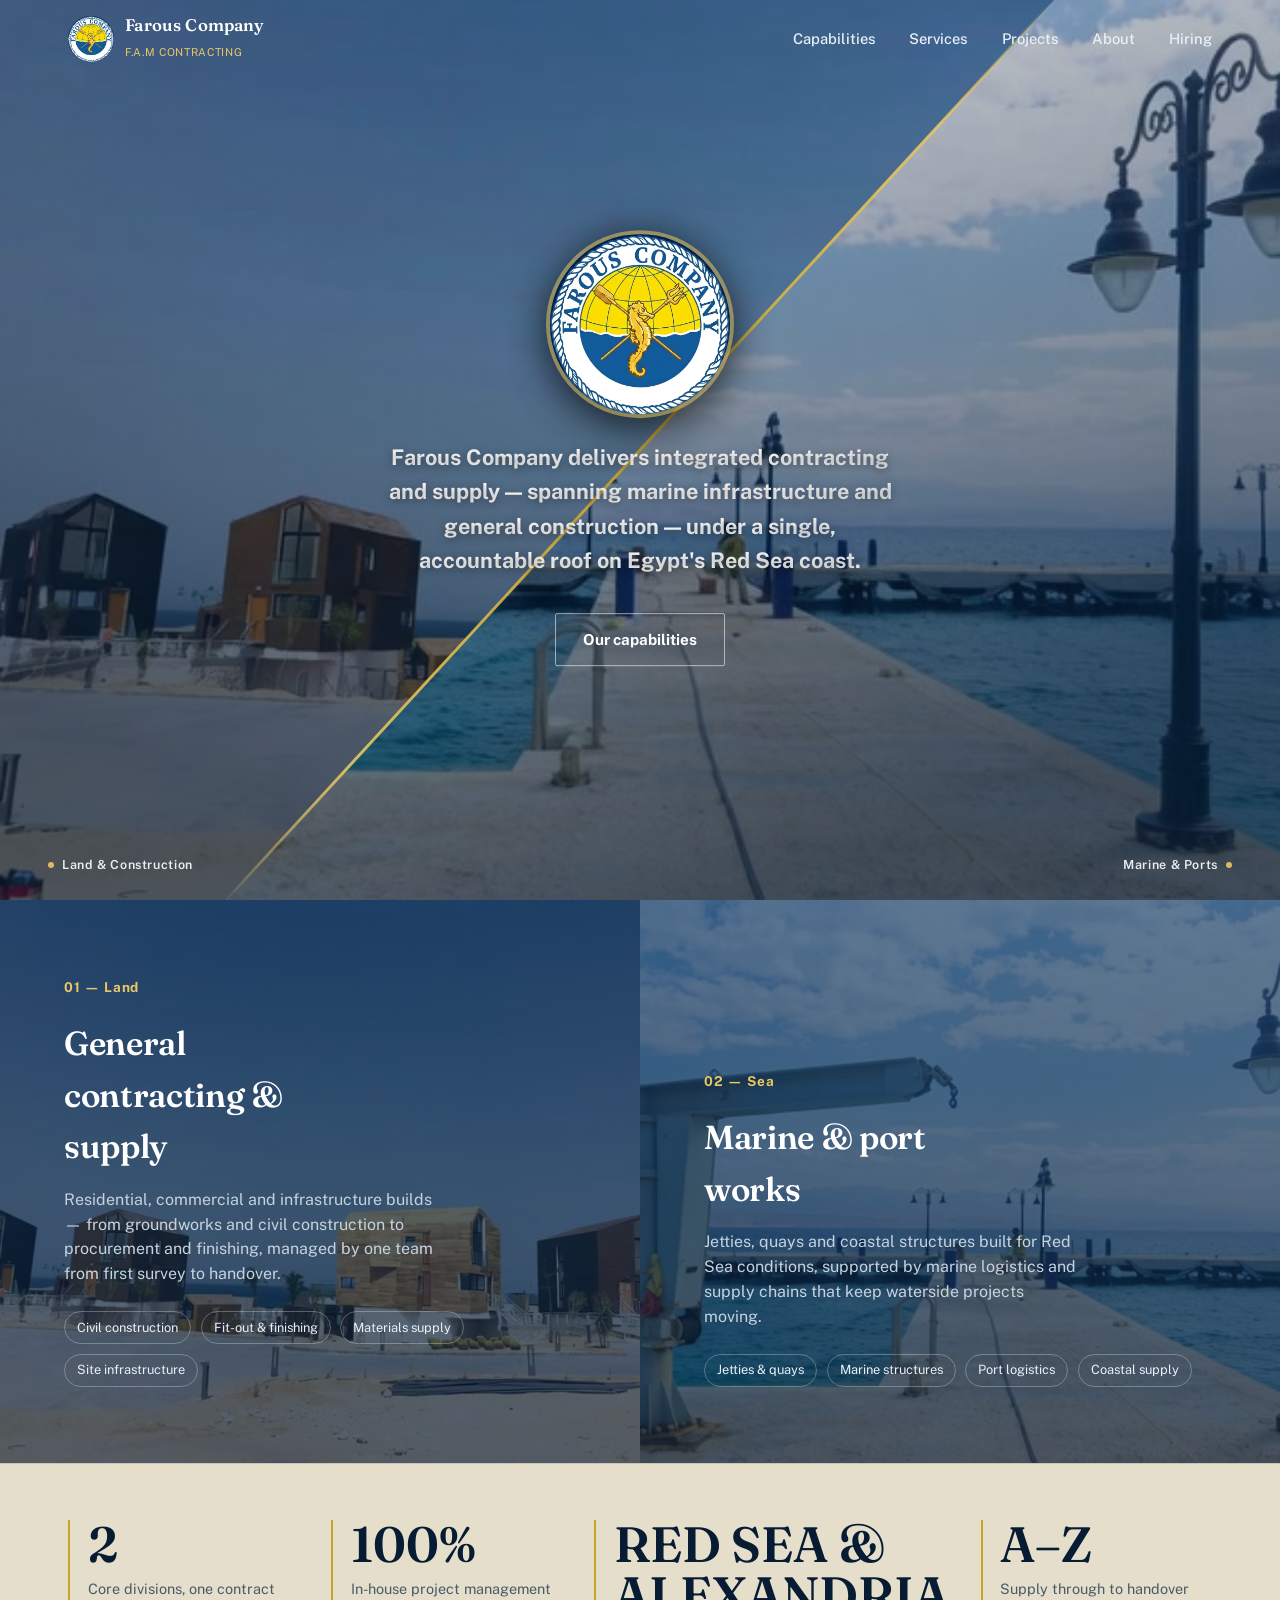
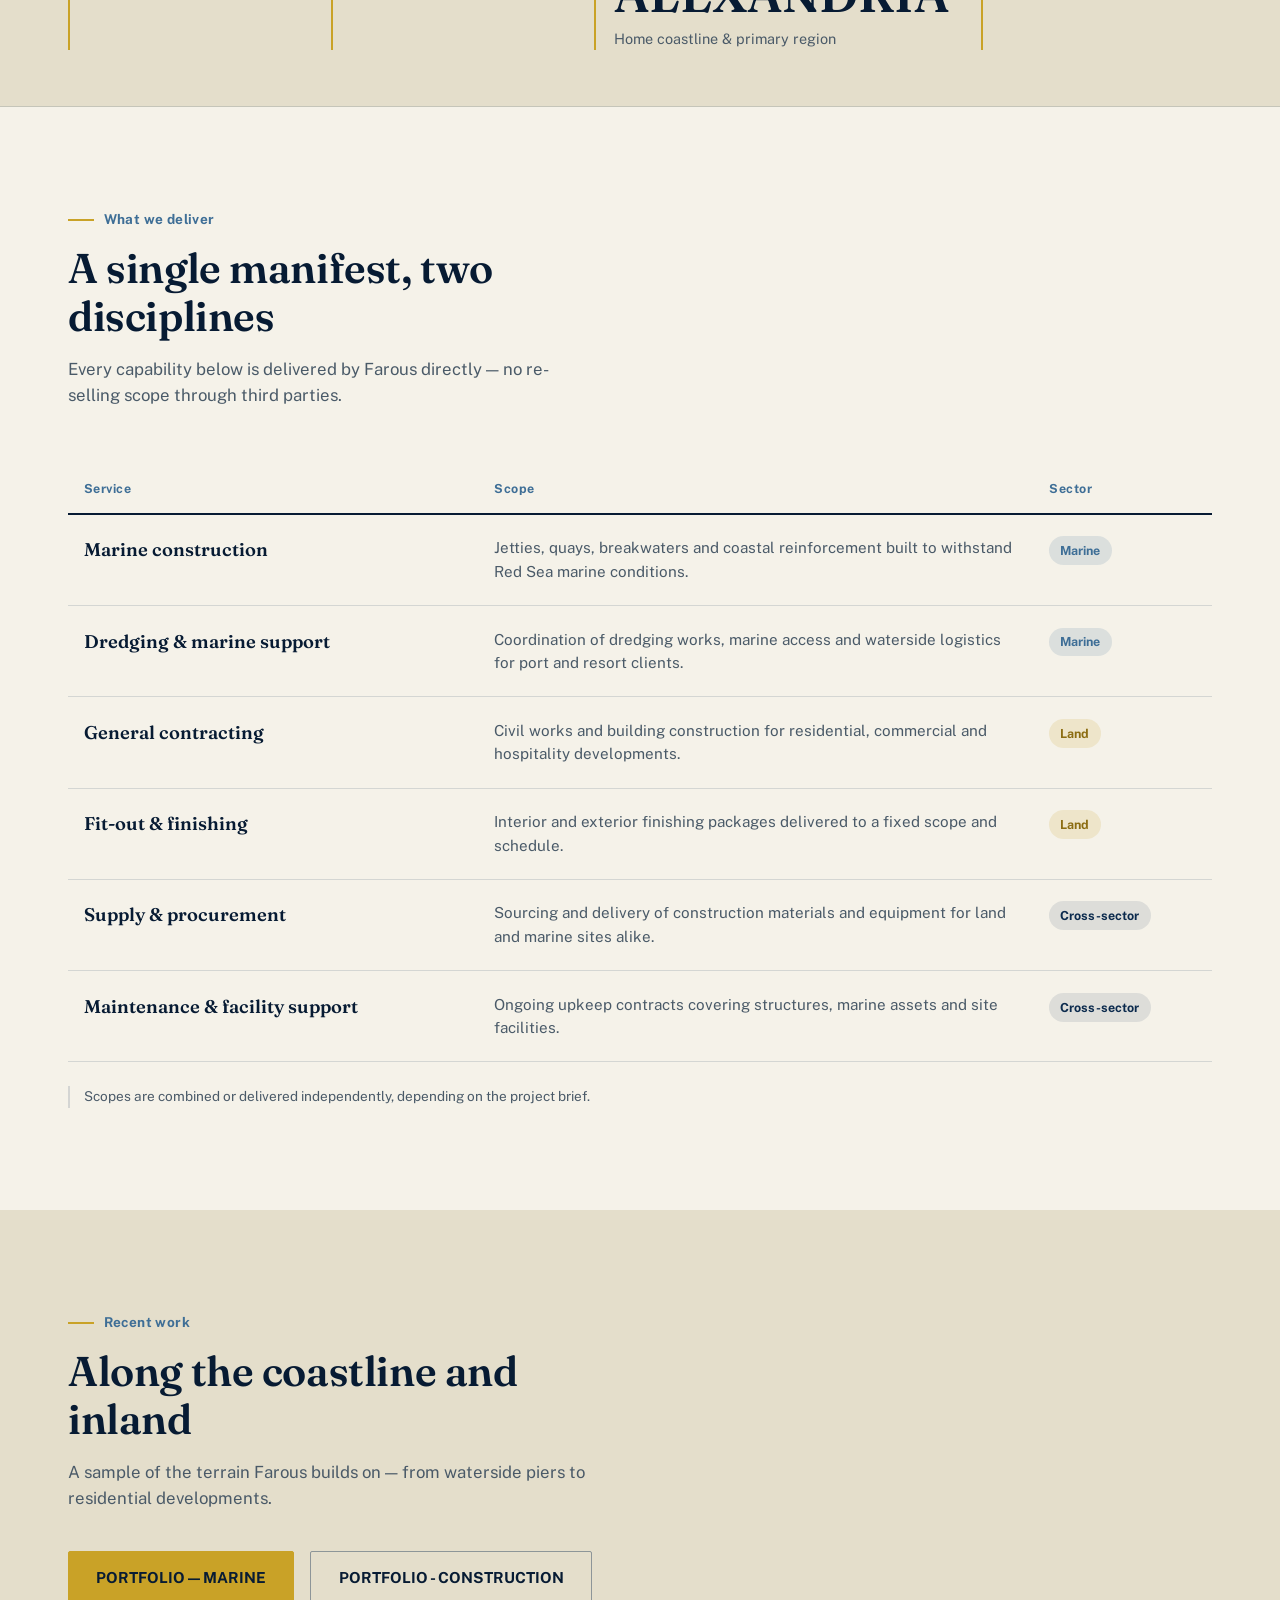
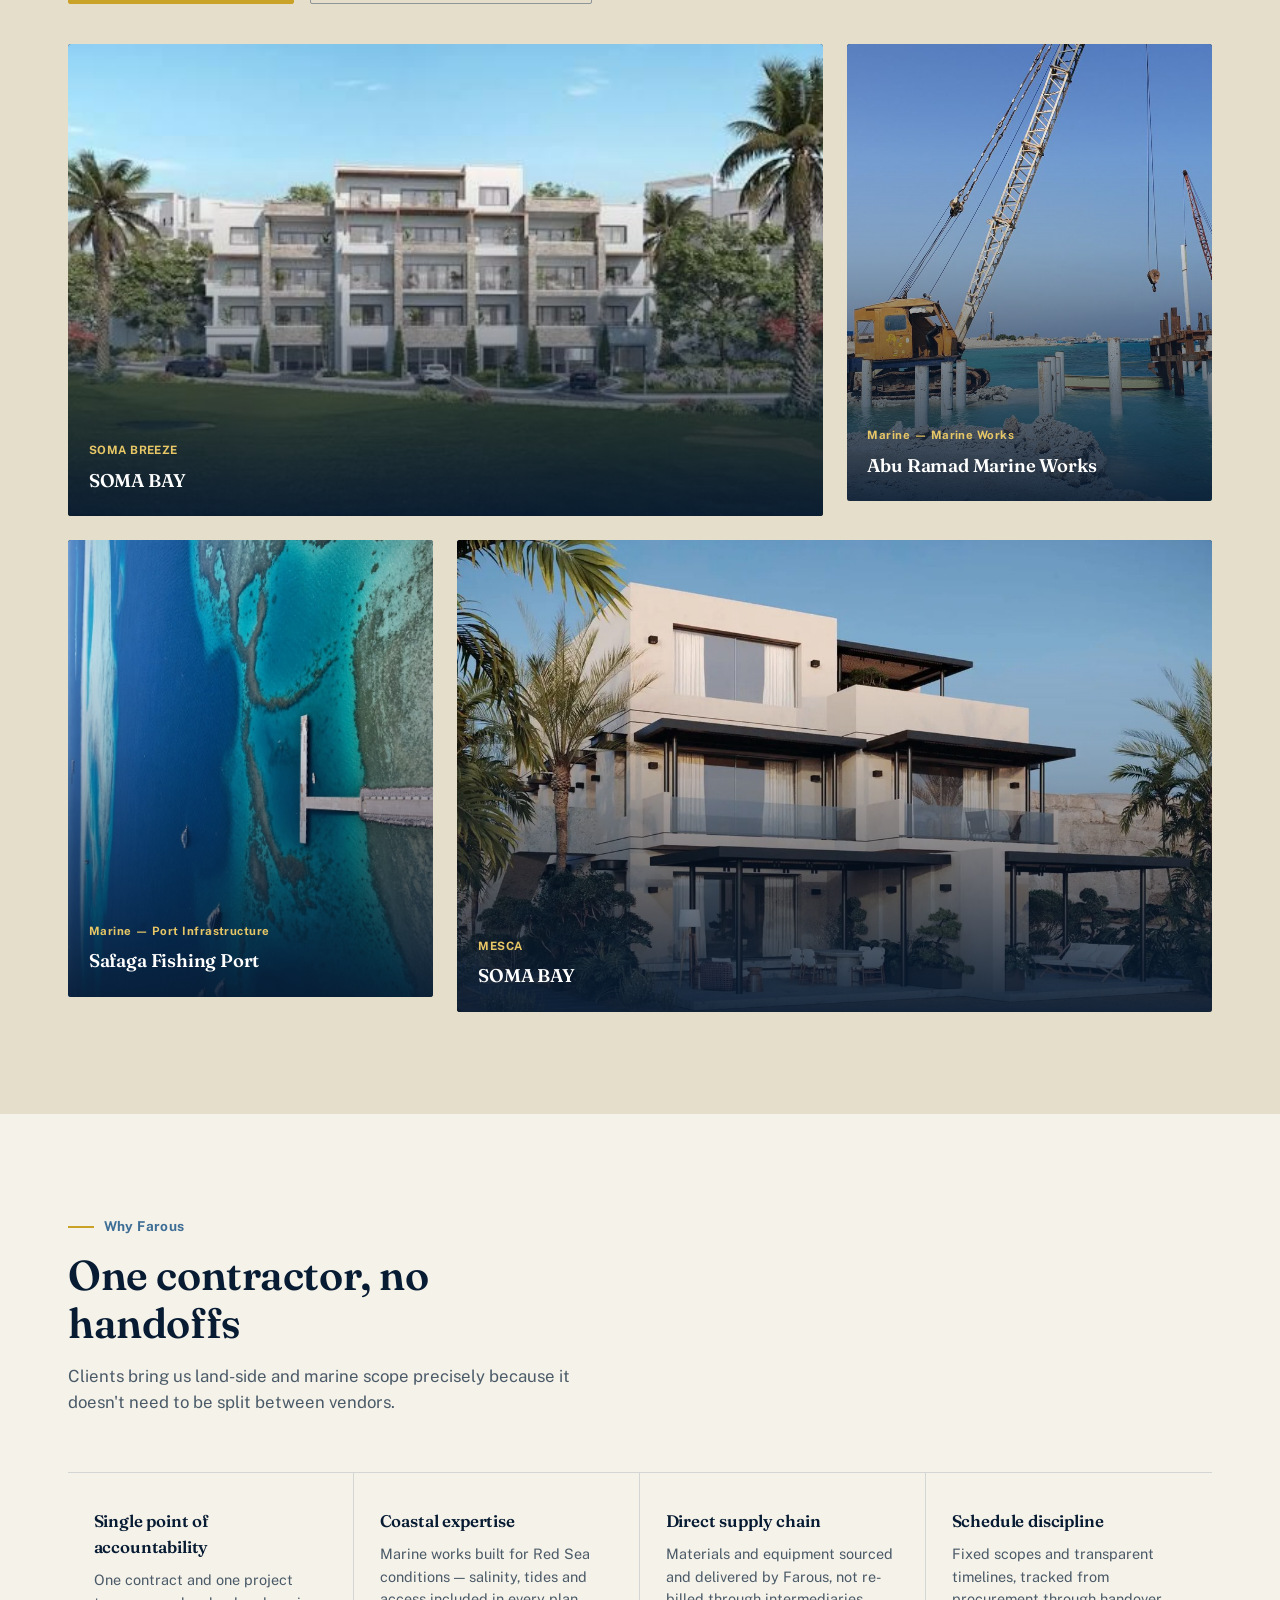
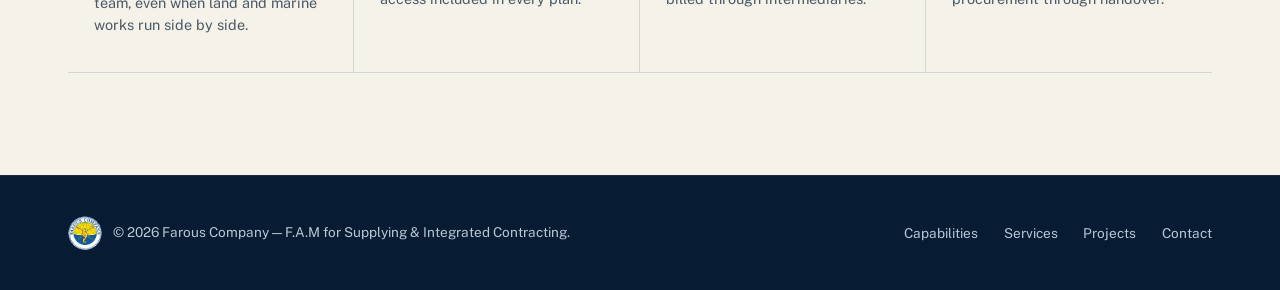
==== index.html @ a6fe1735 "Add files via upload" ====
<!DOCTYPE html>
<html lang="en">
<head>
<meta charset="UTF-8">
<meta name="viewport" content="width=device-width, initial-scale=1.0">
<title>Farous Company | Supplying &amp; Integrated Contracting</title>
<meta name="description" content="Farous Company (F.A.M) delivers integrated contracting and supply solutions across marine infrastructure and general construction along Egypt's Red Sea coast.">
<link rel="preconnect" href="https://fonts.googleapis.com">
<link rel="preconnect" href="https://fonts.gstatic.com" crossorigin>
<link href="https://fonts.googleapis.com/css2?family=Fraunces:opsz,wght@9..144,400;9..144,500;9..144,600;9..144,700;9..144,900&family=Public+Sans:wght@400;500;600;700&display=swap" rel="stylesheet">
<style>
  :root{
    --navy-ink:#071B33;
    --navy-deep:#0B2A4D;
    --navy-mid:#123A61;
    --steel:#3E6E96;
    --gold:#C9A227;
    --gold-light:#E8C766;
    --sail:#F5F2E9;
    --sail-dark:#E4DECB;
    --ink:#14202B;
    --ink-soft:#4A5A68;
    --rule:rgba(11,42,77,0.14);
    --max:1240px;
    --gap:clamp(1.5rem, 4vw, 4rem);
  }

  *,*::before,*::after{box-sizing:border-box;}
  html{scroll-behavior:smooth;}
  body{
    margin:0;
    font-family:'Public Sans', sans-serif;
    color:var(--ink);
    background:var(--sail);
    line-height:1.55;
    -webkit-font-smoothing:antialiased;
  }
  img{max-width:100%;display:block;}
  a{color:inherit;text-decoration:none;}
  h1,h2,h3,h4{
    font-family:'Fraunces', serif;
    margin:0;
    font-weight:600;
    letter-spacing:-0.01em;
  }
  p{margin:0;}
  .wrap{max-width:var(--max);margin:0 auto;padding-inline:clamp(1.25rem,4vw,3rem);}

  @media (prefers-reduced-motion: reduce){
    html{scroll-behavior:auto;}
    *{animation-duration:0.01ms !important; animation-iteration-count:1 !important; transition-duration:0.01ms !important;}
  }

  :focus-visible{outline:2px solid var(--gold); outline-offset:3px;}

  /* ---------- NAV ---------- */
  .site-nav{
    position:fixed; inset:0 0 auto 0; z-index:100;
    padding:0.9rem 0;
    transition:background 0.35s ease, box-shadow 0.35s ease, padding 0.35s ease;
  }
  .site-nav.solid{
    background:var(--navy-ink);
    box-shadow:0 6px 24px rgba(4,14,26,0.28);
    padding:0.6rem 0;
  }
  .nav-inner{display:flex; align-items:center; justify-content:space-between; gap:1.5rem;}
  .brand{display:flex; align-items:center; gap:0.7rem;}
  .brand img{height:46px; width:46px; border-radius:50%; transition:height 0.35s ease, width 0.35s ease;}
  .site-nav.solid .brand img{height:38px; width:38px;}
  .brand-text{color:#fff;}
  .brand-text .name{font-family:'Fraunces',serif; font-size:1.05rem; font-weight:600; line-height:1.1; letter-spacing:0.01em;}
  .brand-text .sub{font-size:0.68rem; color:var(--gold-light); letter-spacing:0.06em; text-transform:uppercase;}
  .nav-links{display:flex; align-items:center; gap:2.1rem; list-style:none; margin:0; padding:0;}
  .nav-links a{
    color:#EAF0F6; font-size:0.92rem; font-weight:500;
    position:relative; padding-bottom:4px;
  }
  .nav-links a::after{
    content:""; position:absolute; left:0; right:100%; bottom:0; height:1.5px;
    background:var(--gold); transition:right 0.25s ease;
  }
  .nav-links a:hover::after{right:0;}
  .nav-cta{
    background:var(--gold); color:var(--navy-ink); font-weight:700;
    padding:0.6rem 1.25rem; border-radius:2px; font-size:0.88rem;
    border:1px solid var(--gold);
    transition:background 0.2s ease, color 0.2s ease;
  }
  .nav-cta:hover{background:transparent; color:var(--gold);}
  .nav-toggle{display:none; background:none; border:0; cursor:pointer; padding:0.4rem;}
  .nav-toggle span, .nav-toggle span::before, .nav-toggle span::after{
    content:""; display:block; width:24px; height:2px; background:#fff; position:relative; transition:0.2s;
  }
  .nav-toggle span::before{position:absolute; top:-8px;}
  .nav-toggle span::after{position:absolute; top:8px;}

  /* ---------- HERO ---------- */
  .hero{
    position:relative; min-height:100svh; display:flex; align-items:flex-end;
    overflow:hidden; background:var(--navy-ink); --seam-shift:46svh;
  }
  .hero-split{position:absolute; inset:0;}
  .hero-half{position:absolute; inset:0; width:100%; height:100%; overflow:hidden; z-index:1;}
  .hero-half.left{clip-path:polygon(0 0, calc(50% + var(--seam-shift)) 0, calc(50% - var(--seam-shift)) 100%, 0 100%);}
  .hero-half.right{clip-path:polygon(calc(50% + var(--seam-shift)) 0, 100% 0, 100% 100%, calc(50% - var(--seam-shift)) 100%);}
  .hero-half video, .hero-half img{
    position:absolute; inset:0; width:100%; height:100%; object-fit:cover;
    filter:saturate(1.05) contrast(1.02);
  }
  .hero-half.left::after{
    content:""; position:absolute; inset:0;
    background:linear-gradient(200deg, rgba(7,27,51,0.15) 10%, rgba(7,27,51,0.72) 85%);
  }
  .hero-half.right::after{
    content:""; position:absolute; inset:0;
    background:linear-gradient(160deg, rgba(7,27,51,0.15) 10%, rgba(7,27,51,0.72) 85%);
  }
  .hero-seam{
    position:absolute; inset:0; z-index:2; pointer-events:none;
    background:linear-gradient(180deg, transparent, var(--gold-light) 15%, var(--gold) 50%, var(--gold-light) 85%, transparent);
    clip-path:polygon(
      calc(50% + var(--seam-shift, 46svh) - 2px) 0,
      calc(50% + var(--seam-shift, 46svh) + 2px) 0,
      calc(50% - var(--seam-shift, 46svh) + 2px) 100%,
      calc(50% - var(--seam-shift, 46svh) - 2px) 100%
    );
    filter:drop-shadow(0 0 6px rgba(232,199,102,0.45));
    opacity:0.9;
  }
  .hero-vignette{display:none;}
  .hero-content{
    position:absolute; z-index:3; left:50%; top:50%; transform:translate(-50%,-50%);
    width:min(600px, 88vw);
    text-align:center;
  }
  .hero-emblem{
    width:clamp(120px,15vw,180px); height:clamp(120px,15vw,180px); border-radius:50%; margin:0 auto 1.6rem;
    box-shadow:0 0 0 4px rgba(232,199,102,0.55), 0 0 40px rgba(0,0,0,0.5), 0 18px 40px rgba(0,0,0,0.45);
  }
  .hero-sub{
    font-size:clamp(1.1rem,1.8vw,1.35rem); max-width:44ch; margin:0 auto;
    font-weight:700;
    line-height:1.6;
    color:#FFFFFF;
    background:linear-gradient(100deg, #FFFFFF 30%, #D7DEE5 50%, #FFFFFF 70%);
    background-size:250% 100%;
    -webkit-background-clip:text; background-clip:text;
    -webkit-text-fill-color:transparent;
    animation:heroShine 3.5s ease-in-out infinite;
    text-shadow:0 2px 10px rgba(0,0,0,0.4);
  }
  @keyframes heroShine{
    0%{background-position:220% 0;}
    100%{background-position:-120% 0;}
  }
  .hero-tags{
    display:flex; justify-content:center; gap:0.9rem; margin-top:1.6rem; flex-wrap:wrap;
  }
  .hero-tag{
    border:1px solid rgba(255,255,255,0.35); color:#fff; font-size:0.82rem;
    padding:0.4rem 0.9rem; border-radius:999px; backdrop-filter:blur(4px); background:rgba(7,27,51,0.25);
  }
  .hero-actions{display:flex; gap:1rem; justify-content:center; margin-top:2.2rem; flex-wrap:wrap;}
  .btn{
    display:inline-flex; align-items:center; gap:0.5rem; padding:0.85rem 1.7rem;
    font-weight:700; font-size:0.95rem; border-radius:2px; border:1.5px solid transparent;
    cursor:pointer; transition:transform 0.18s ease, background 0.2s ease, color 0.2s ease, border-color 0.2s ease;
  }
  .btn:hover{transform:translateY(-2px);}
  .btn-gold{background:var(--gold); color:var(--navy-ink); border-color:var(--gold);}
  .btn-gold:hover{background:var(--gold-light); border-color:var(--gold-light);}
  .btn-ghost{background:transparent; color:#fff; border-color:rgba(255,255,255,0.55);}
  .btn-ghost:hover{border-color:#fff; background:rgba(255,255,255,0.08);}
  .btn-ghost-dark{background:transparent; color:var(--navy-ink); border-color:rgba(11,42,77,0.4);}
  .btn-ghost-dark:hover{border-color:var(--navy-ink); background:rgba(11,42,77,0.06);}

  .portfolio-links{display:flex; gap:1rem; flex-wrap:wrap; margin:-1rem 0 2.5rem;}

  .hero-labels{
    position:absolute; z-index:3; bottom:1.6rem; left:0; right:0;
    display:flex; justify-content:space-between; padding:0 clamp(1.25rem,4vw,3rem);
    pointer-events:none;
  }
  .hero-label{
    color:#fff; font-size:0.78rem; letter-spacing:0.05em; font-weight:600;
    display:flex; align-items:center; gap:0.5rem; opacity:0.9;
  }
  .hero-label .dot{width:6px; height:6px; border-radius:50%; background:var(--gold-light);}
  .hero-label.right{flex-direction:row-reverse;}

  /* ---------- SECTION HEADS ---------- */
  .section{padding:clamp(4.5rem,8vw,7rem) 0;}
  .section-head{max-width:52ch; margin-bottom:clamp(2.5rem,5vw,3.5rem);}
  .section-head .kicker{
    color:var(--steel); font-weight:700; font-size:0.85rem; letter-spacing:0.03em;
    display:flex; align-items:center; gap:0.6rem; margin-bottom:0.9rem;
  }
  .section-head .kicker::before{content:""; width:26px; height:2px; background:var(--gold);}
  .section-head h2{font-size:clamp(1.8rem,3.4vw,2.6rem); color:var(--navy-ink); line-height:1.15;}
  .section-head p{margin-top:1rem; color:var(--ink-soft); font-size:1.05rem;}
  .section-head.center{margin-inline:auto; text-align:center;}
  .section-head.center .kicker{justify-content:center;}
  .section-head.on-dark h2{color:#fff;}
  .section-head.on-dark p{color:#B9C7D4;}
  .section-head.on-dark .kicker{color:var(--gold-light);}

  /* ---------- CAPABILITIES SPLIT ---------- */
  .capabilities{display:grid; grid-template-columns:1fr 1fr; gap:0; background:var(--navy-ink);}
  .cap-panel{
    position:relative; padding:clamp(3rem,6vw,5rem) clamp(1.5rem,5vw,4rem);
    color:#fff; overflow:hidden; min-height:420px;
    display:flex; flex-direction:column; justify-content:flex-end;
  }
  .cap-panel::before{
    content:""; position:absolute; inset:0; background-size:cover; background-position:center;
    opacity:0.32; transition:opacity 0.4s ease, transform 0.6s ease; transform:scale(1.02);
  }
  .cap-panel:hover::before{opacity:0.44; transform:scale(1.07);}
  .cap-panel.construction::before{background-image:url('[data-uri]');}
  .cap-panel.marine::before{background-image:url('[data-uri]');}
  .cap-panel.construction{background:linear-gradient(180deg, var(--navy-deep), var(--navy-ink));}
  .cap-panel.marine{background:linear-gradient(180deg, var(--navy-mid), var(--navy-ink));}
  .cap-index{position:relative; z-index:1; color:var(--gold-light); font-size:0.85rem; font-weight:700; letter-spacing:0.05em; margin-bottom:1.2rem;}
  .cap-panel h3{position:relative; z-index:1; font-size:clamp(1.5rem,2.6vw,2.1rem); max-width:14ch;}
  .cap-panel p{position:relative; z-index:1; color:#C6D3DF; margin-top:1rem; max-width:38ch;}
  .cap-list{position:relative; z-index:1; list-style:none; margin:1.5rem 0 0; padding:0; display:flex; flex-wrap:wrap; gap:0.6rem;}
  .cap-list li{
    font-size:0.8rem; border:1px solid rgba(255,255,255,0.28); padding:0.35rem 0.75rem;
    border-radius:999px; color:#EAF0F6;
  }

  /* ---------- STATS BAND ---------- */
  .stats-band{background:var(--sail-dark); border-top:1px solid var(--rule); border-bottom:1px solid var(--rule);}
  .stats-grid{
    display:grid; grid-template-columns:repeat(4,1fr); gap:2rem; padding:clamp(2.5rem,5vw,3.5rem) 0;
  }
  .stat{text-align:left; border-left:2px solid var(--gold); padding-left:1.1rem;}
  .stat .num{font-family:'Fraunces',serif; font-size:clamp(2.1rem,4vw,3.1rem); color:var(--navy-ink); font-weight:600; line-height:1;}
  .stat .lbl{margin-top:0.5rem; color:var(--ink-soft); font-size:0.9rem;}

  /* ---------- MANIFEST / SERVICES ---------- */
  .manifest{width:100%; border-collapse:collapse; margin-top:1rem;}
  .manifest thead th{
    text-align:left; font-size:0.78rem; letter-spacing:0.04em; color:var(--steel);
    font-weight:700; padding:0.9rem 1rem; border-bottom:2px solid var(--navy-ink);
  }
  .manifest tbody td{
    padding:1.35rem 1rem; border-bottom:1px solid var(--rule); vertical-align:top;
  }
  .manifest tbody tr:hover{background:rgba(11,42,77,0.035);}
  .m-service{font-family:'Fraunces',serif; font-size:1.15rem; color:var(--navy-ink); font-weight:600;}
  .m-scope{color:var(--ink-soft); font-size:0.95rem; max-width:46ch;}
  .m-sector{
    font-size:0.78rem; font-weight:700; padding:0.3rem 0.7rem; border-radius:999px;
    white-space:nowrap; display:inline-block;
  }
  .m-sector.marine{background:rgba(62,110,150,0.14); color:var(--steel);}
  .m-sector.land{background:rgba(201,162,39,0.16); color:#8C6D12;}
  .m-sector.cross{background:rgba(11,42,77,0.1); color:var(--navy-deep);}
  .manifest-note{margin-top:1.5rem; font-size:0.85rem; color:var(--ink-soft); border-left:2px solid var(--rule); padding-left:0.9rem;}

  /* ---------- PROJECTS ---------- */
  .projects-grid{
    display:grid; grid-template-columns:repeat(3,1fr); gap:1.5rem;
  }
  .project-card{
    position:relative; border-radius:3px; overflow:hidden; aspect-ratio:4/5;
    background:var(--navy-ink);
  }
  .project-card img{width:100%; height:100%; object-fit:cover; object-position:center 62%; transition:transform 0.5s ease;}
  .project-card:hover img{transform:scale(1.06);}
  .project-card::after{
    content:""; position:absolute; inset:0;
    background:linear-gradient(0deg, rgba(7,27,51,0.92) 0%, rgba(7,27,51,0.15) 55%, transparent 75%);
  }
  .project-card .pc-body{
    position:absolute; left:0; right:0; bottom:0; padding:1.3rem; z-index:1; color:#fff;
  }
  .project-card .pc-tag{
    font-size:0.72rem; font-weight:700; color:var(--gold-light); letter-spacing:0.04em; margin-bottom:0.4rem;
  }
  .project-card h4{font-size:1.15rem; font-weight:600;}
  .project-card.wide{grid-column:span 2; aspect-ratio:16/10;}

  /* ---------- WHY US ---------- */
  .why-grid{display:grid; grid-template-columns:repeat(4,1fr); gap:0; border-top:1px solid var(--rule);}
  .why-item{padding:2.2rem 1.6rem; border-right:1px solid var(--rule); border-bottom:1px solid var(--rule);}
  .why-item:last-child{border-right:none;}
  .why-item .glyph{width:34px; height:34px; margin-bottom:1.1rem;}
  .why-item h4{font-size:1.05rem; color:var(--navy-ink); margin-bottom:0.6rem;}
  .why-item p{font-size:0.9rem; color:var(--ink-soft);}

  /* ---------- CONTACT ---------- */
  .contact{background:var(--navy-ink); color:#fff; position:relative; overflow:hidden;}
  .contact::before{
    content:""; position:absolute; right:-8%; top:50%; transform:translateY(-50%);
    width:520px; height:520px; border-radius:50%; border:1px solid rgba(232,199,102,0.16);
  }
  .contact::after{
    content:""; position:absolute; right:-2%; top:50%; transform:translateY(-50%);
    width:340px; height:340px; border-radius:50%; border:1px solid rgba(232,199,102,0.14);
  }
  .contact-grid{display:grid; grid-template-columns:1fr 1fr; gap:clamp(2.5rem,6vw,5rem); position:relative; z-index:1;}
  .contact-info h2{color:#fff; font-size:clamp(1.9rem,3.4vw,2.5rem); max-width:12ch;}
  .contact-info p{color:#B9C7D4; margin-top:1.1rem; max-width:40ch;}
  .contact-details{list-style:none; margin:2.2rem 0 0; padding:0; display:flex; flex-direction:column; gap:1.1rem;}
  .contact-details li{display:flex; gap:0.9rem; align-items:flex-start; font-size:0.95rem; color:#DCE6EF;}
  .contact-details .lbl{color:var(--gold-light); font-weight:700; min-width:5.2rem; font-size:0.8rem; letter-spacing:0.03em; padding-top:0.15rem;}
  .form-card{background:rgba(255,255,255,0.04); border:1px solid rgba(255,255,255,0.14); border-radius:4px; padding:clamp(1.6rem,3vw,2.4rem);}
  .field{margin-bottom:1.15rem;}
  .field label{display:block; font-size:0.8rem; color:#B9C7D4; margin-bottom:0.4rem;}
  .field input, .field select, .field textarea{
    width:100%; background:rgba(255,255,255,0.06); border:1px solid rgba(255,255,255,0.22);
    color:#fff; padding:0.75rem 0.9rem; border-radius:2px; font-family:inherit; font-size:0.95rem;
  }
  .field input::placeholder, .field textarea::placeholder{color:#7E8FA0;}
  .field-row{display:grid; grid-template-columns:1fr 1fr; gap:1rem;}
  .form-card .btn-gold{width:100%; justify-content:center; margin-top:0.4rem;}

  /* ---------- CAREERS MODAL ---------- */
  .careers-overlay{
    position:fixed; inset:0; z-index:200; display:none;
    align-items:center; justify-content:center;
    background:rgba(7,27,51,0.72); backdrop-filter:blur(3px);
    padding:1.5rem;
  }
  .careers-overlay.open{display:flex;}
  .careers-modal{
    position:relative; width:min(480px, 100%); max-height:90vh; overflow-y:auto;
    background:var(--navy-ink); border:1px solid rgba(255,255,255,0.14); border-radius:6px;
    padding:clamp(1.8rem,4vw,2.6rem); color:#fff;
    box-shadow:0 30px 80px rgba(0,0,0,0.5);
  }
  .careers-modal .kicker{color:var(--gold-light); font-weight:700; font-size:0.82rem; letter-spacing:0.03em; margin-bottom:0.7rem;}
  .careers-modal h3{font-size:1.5rem; margin-bottom:0.7rem;}
  .careers-modal > p{color:#B9C7D4; font-size:0.92rem; margin-bottom:1.5rem;}
  .careers-close{
    position:absolute; top:1rem; right:1rem; background:none; border:0; color:#B9C7D4;
    font-size:1.6rem; line-height:1; cursor:pointer; padding:0.2rem 0.5rem; border-radius:3px;
  }
  .careers-close:hover{color:#fff; background:rgba(255,255,255,0.08);}

  /* ---------- FOOTER ---------- */
  footer{background:var(--navy-ink); border-top:1px solid rgba(255,255,255,0.08); padding:2.5rem 0;}
  .footer-inner{display:flex; justify-content:space-between; align-items:center; flex-wrap:wrap; gap:1.5rem;}
  .footer-brand{display:flex; align-items:center; gap:0.7rem;}
  .footer-brand img{height:34px; width:34px; border-radius:50%;}
  .footer-brand span{color:#B9C7D4; font-size:0.85rem;}
  .footer-links{display:flex; gap:1.6rem; list-style:none; margin:0; padding:0;}
  .footer-links a{color:#B9C7D4; font-size:0.85rem;}
  .footer-links a:hover{color:var(--gold-light);}

  /* ---------- RESPONSIVE ---------- */
  @media (max-width: 980px){
    .nav-links{display:none;}
    .nav-toggle{display:block;}
    .brand-text .sub{display:none;}
    .nav-cta{padding:0.55rem 0.9rem; font-size:0.8rem;}
    .hero{--seam-shift:19vw;}
    .capabilities{grid-template-columns:1fr;}
    .stats-grid{grid-template-columns:repeat(2,1fr);}
    .why-grid{grid-template-columns:repeat(2,1fr);}
    .why-item:nth-child(2n){border-right:none;}
    .projects-grid{grid-template-columns:repeat(2,1fr);}
    .project-card.wide{grid-column:span 2;}
    .contact-grid{grid-template-columns:1fr;}
    .manifest thead{display:none;}
    .manifest tbody td{display:block; padding:0.3rem 0;}
    .manifest tbody tr{display:block; padding:1.2rem 0; border-bottom:1px solid var(--rule);}
    .manifest tbody td:last-child{margin-top:0.5rem;}
  }
  @media (max-width: 620px){
    .stats-grid{grid-template-columns:1fr 1fr;}
    .why-grid{grid-template-columns:1fr;}
    .why-item{border-right:none;}
    .projects-grid{grid-template-columns:1fr;}
    .project-card.wide{grid-column:span 1;}
    .field-row{grid-template-columns:1fr;}
    .hero-labels{gap:0.8rem; bottom:0.9rem;}
    .hero-label.right{flex-direction:row;}
    .hero-label{font-size:0.68rem;}
  }
</style>
</head>
<body>

<nav class="site-nav" id="siteNav">
  <div class="wrap nav-inner">
    <a href="#top" class="brand">
      <img src="[data-uri]" alt="Farous Company seal">
      <span class="brand-text">
        <span class="name">Farous Company</span><br>
        <span class="sub">F.A.M Contracting</span>
      </span>
    </a>
    <ul class="nav-links">
      <li><a href="#capabilities">Capabilities</a></li>
      <li><a href="#services">Services</a></li>
      <li><a href="#projects">Projects</a></li>
      <li><a href="#why">About</a></li>
      <li><a href="#" id="careersLink">Hiring</a></li>
    </ul>
    <button class="nav-toggle" aria-label="Menu"><span></span></button>
  </div>
</nav>

<header class="hero" id="top">
  <div class="hero-split">
    <div class="hero-half left">
      <video autoplay muted loop playsinline poster="[data-uri]">
        <source src="[data-uri]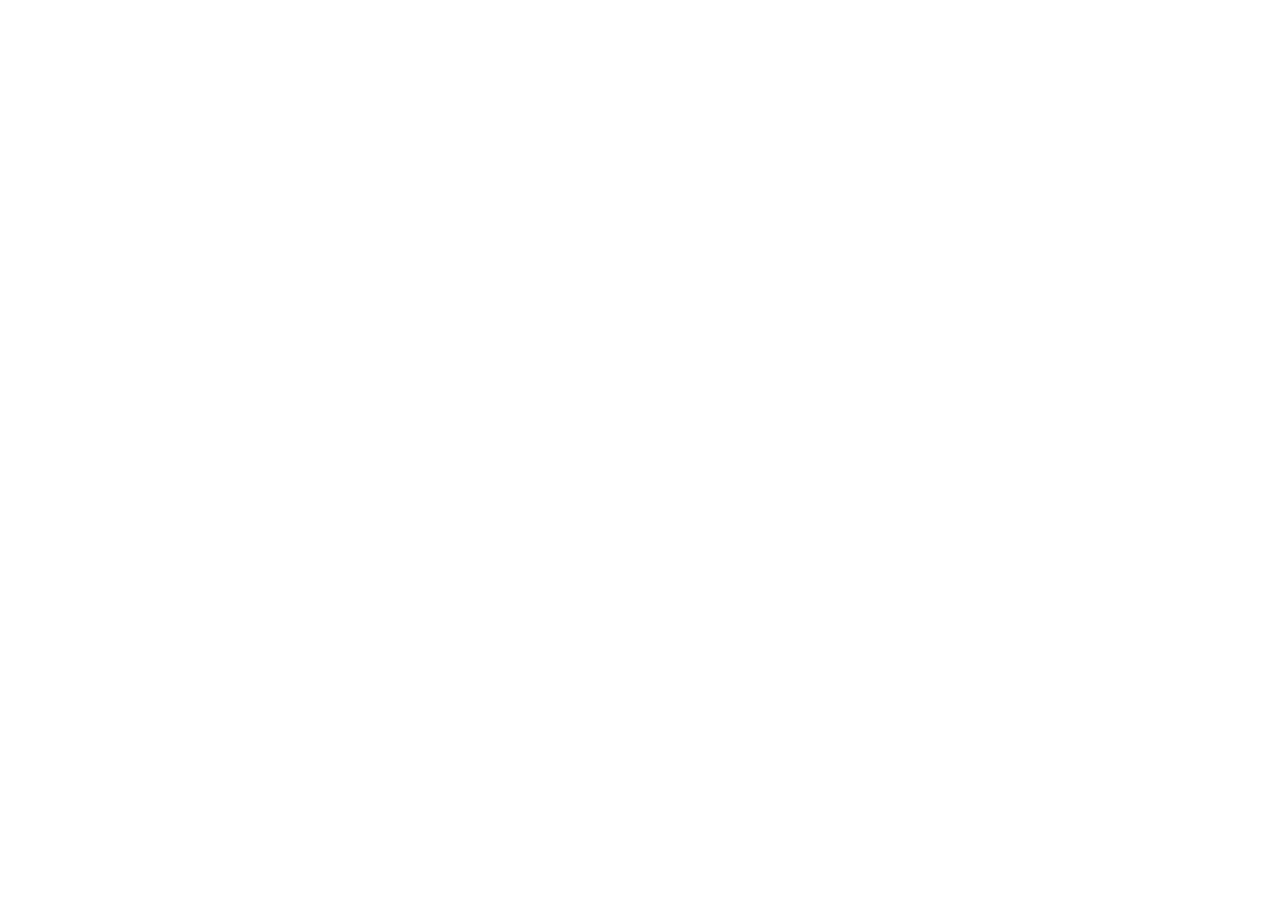
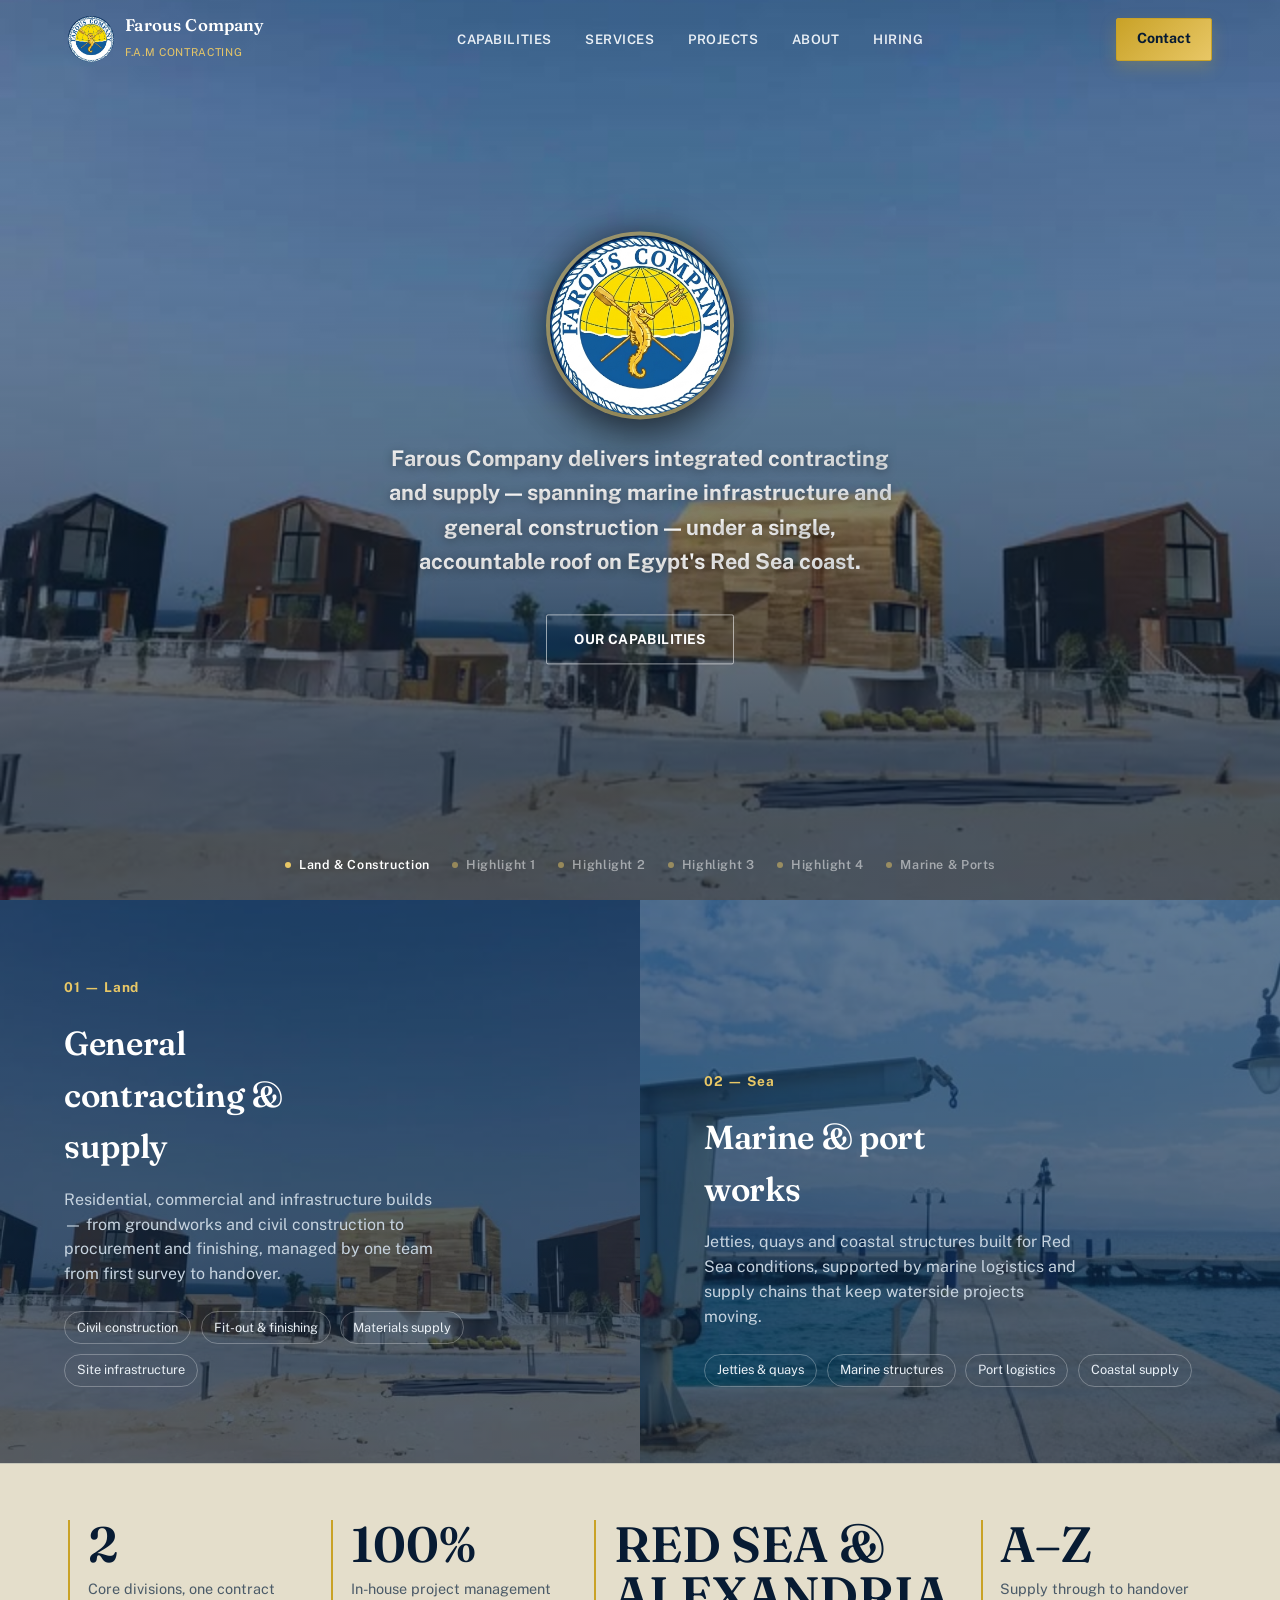
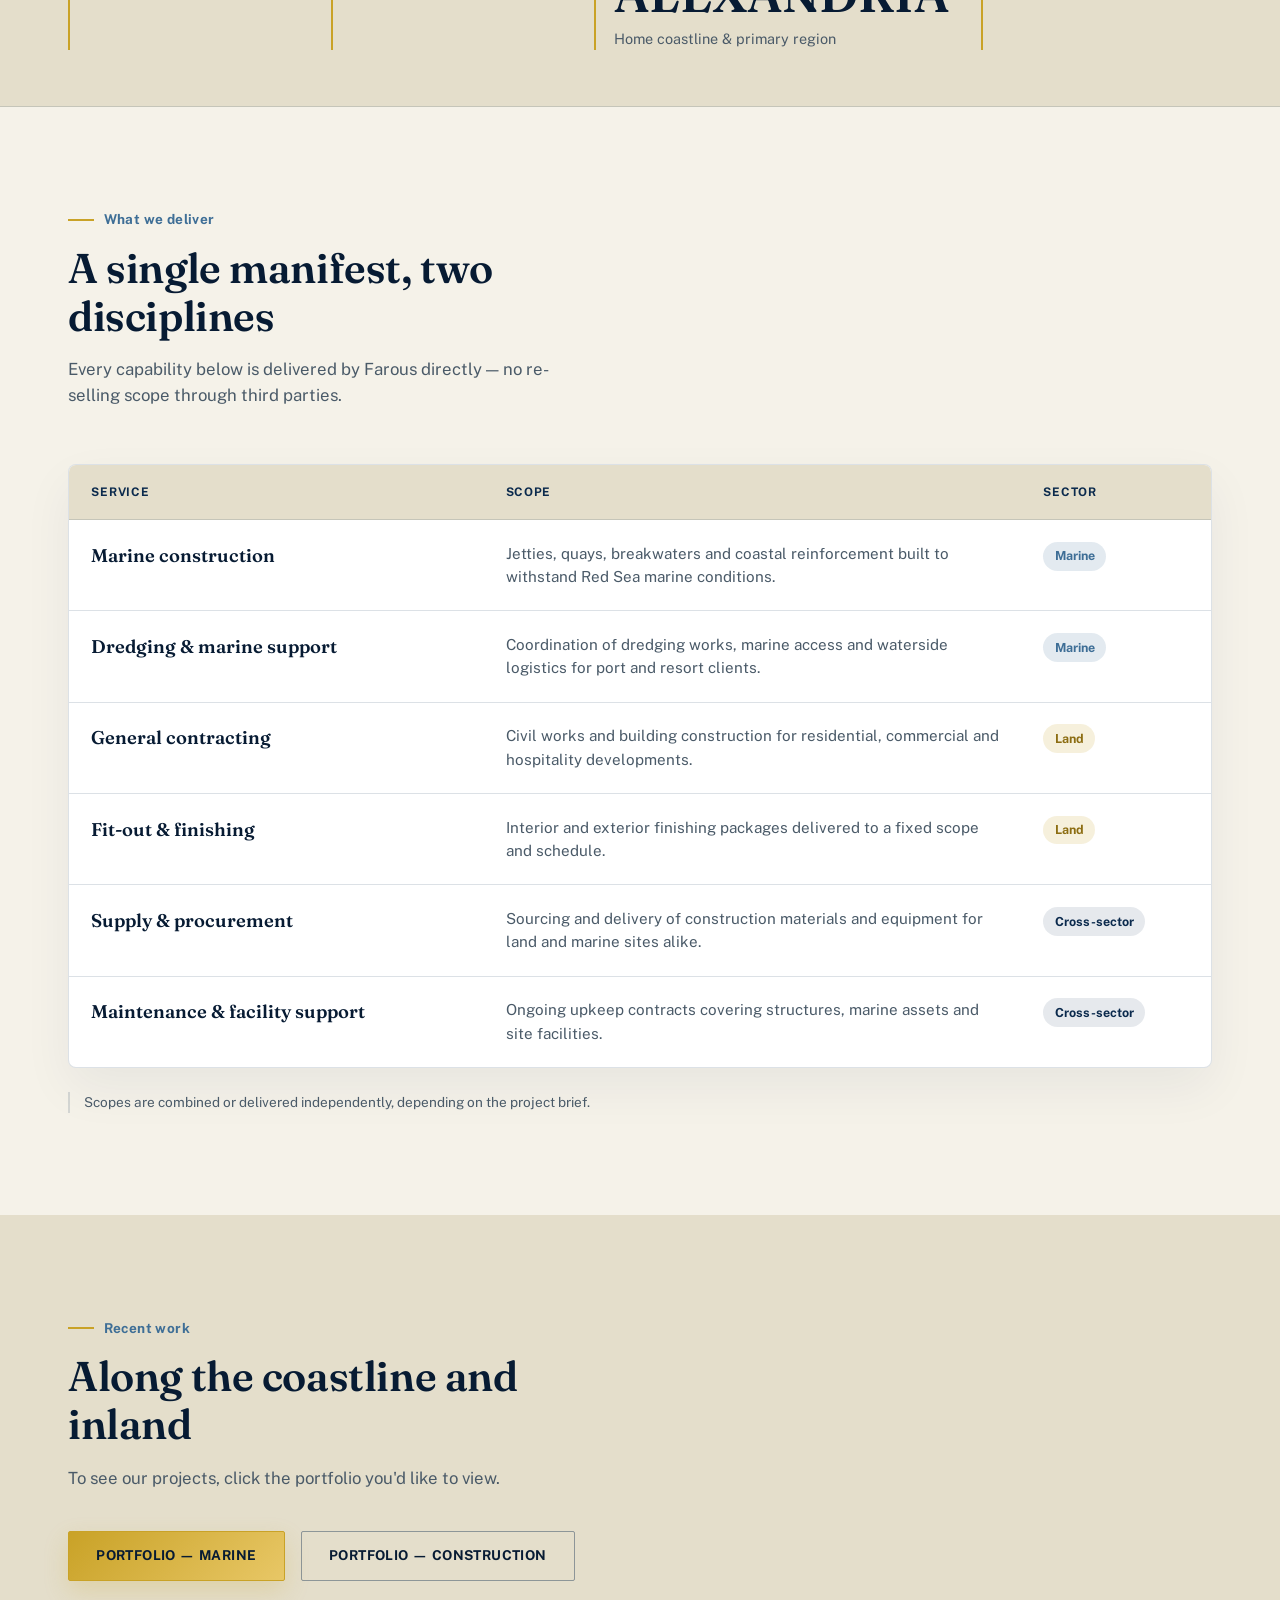
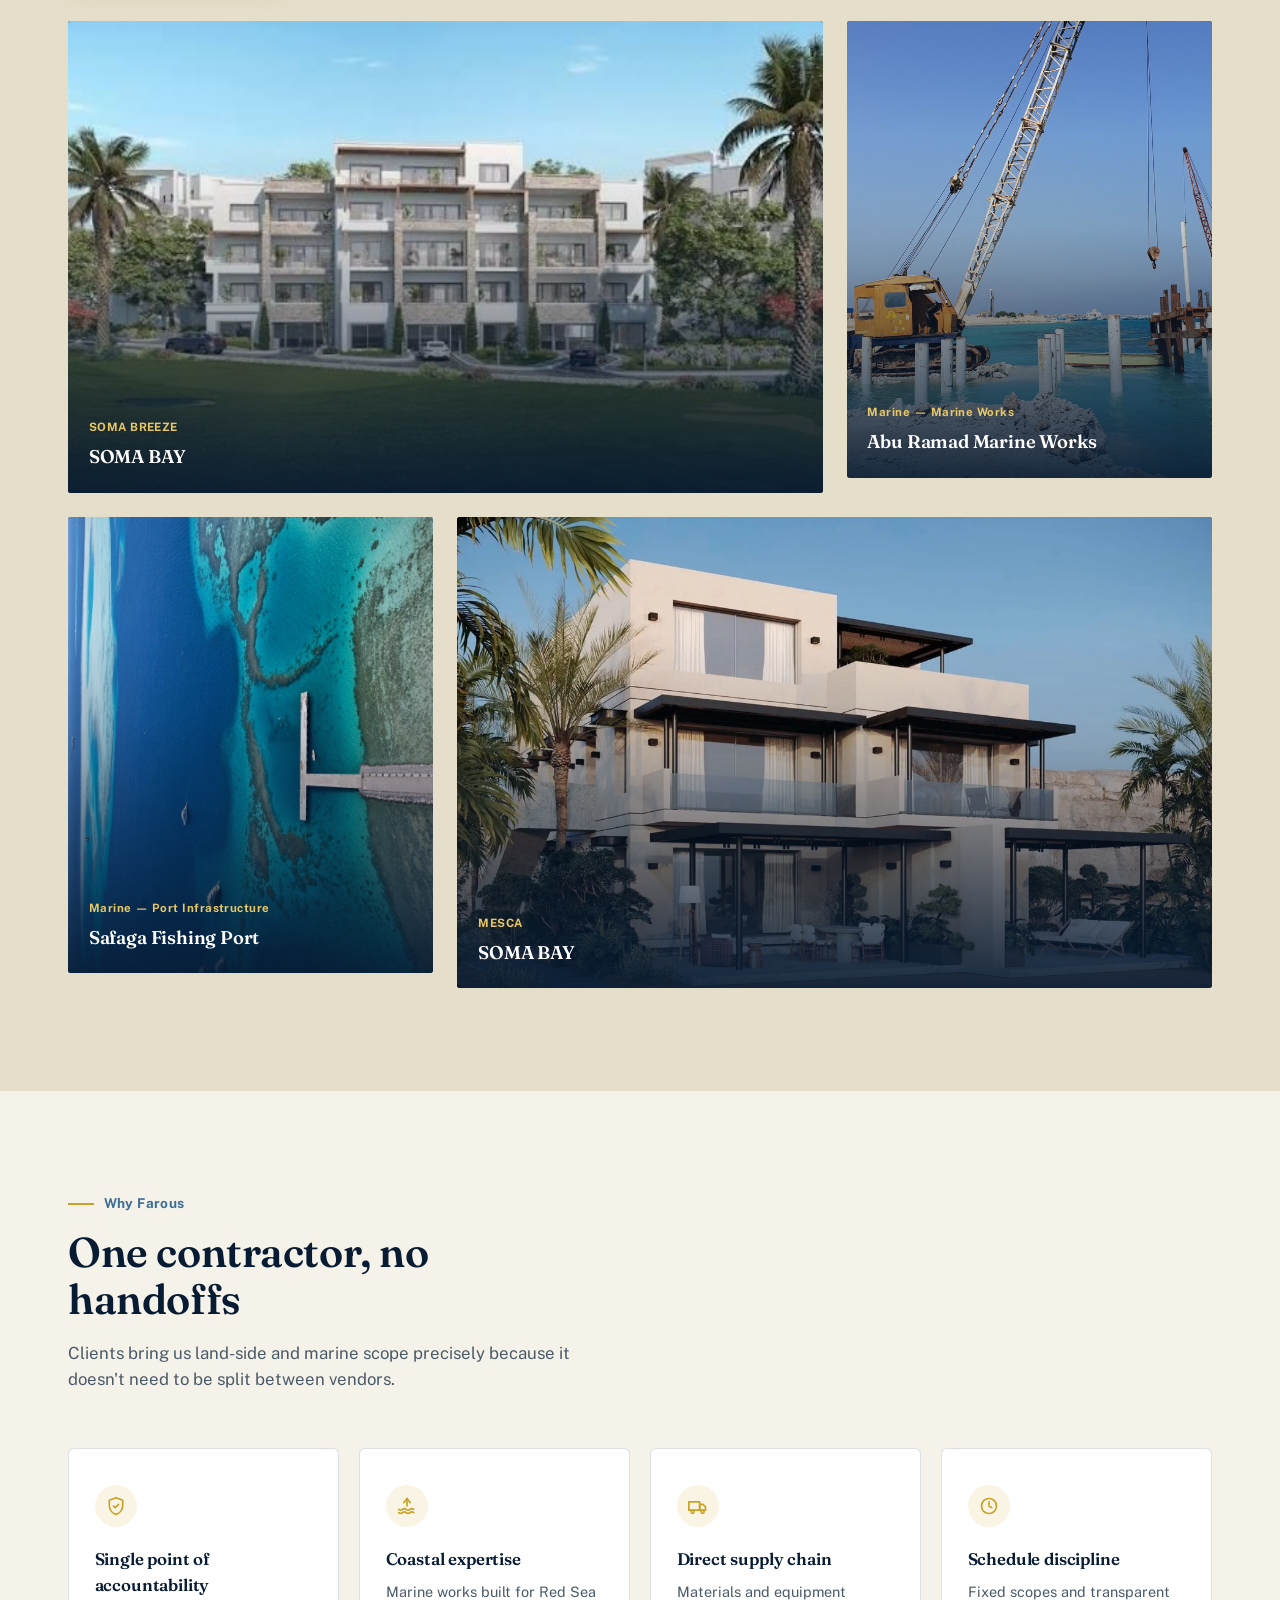
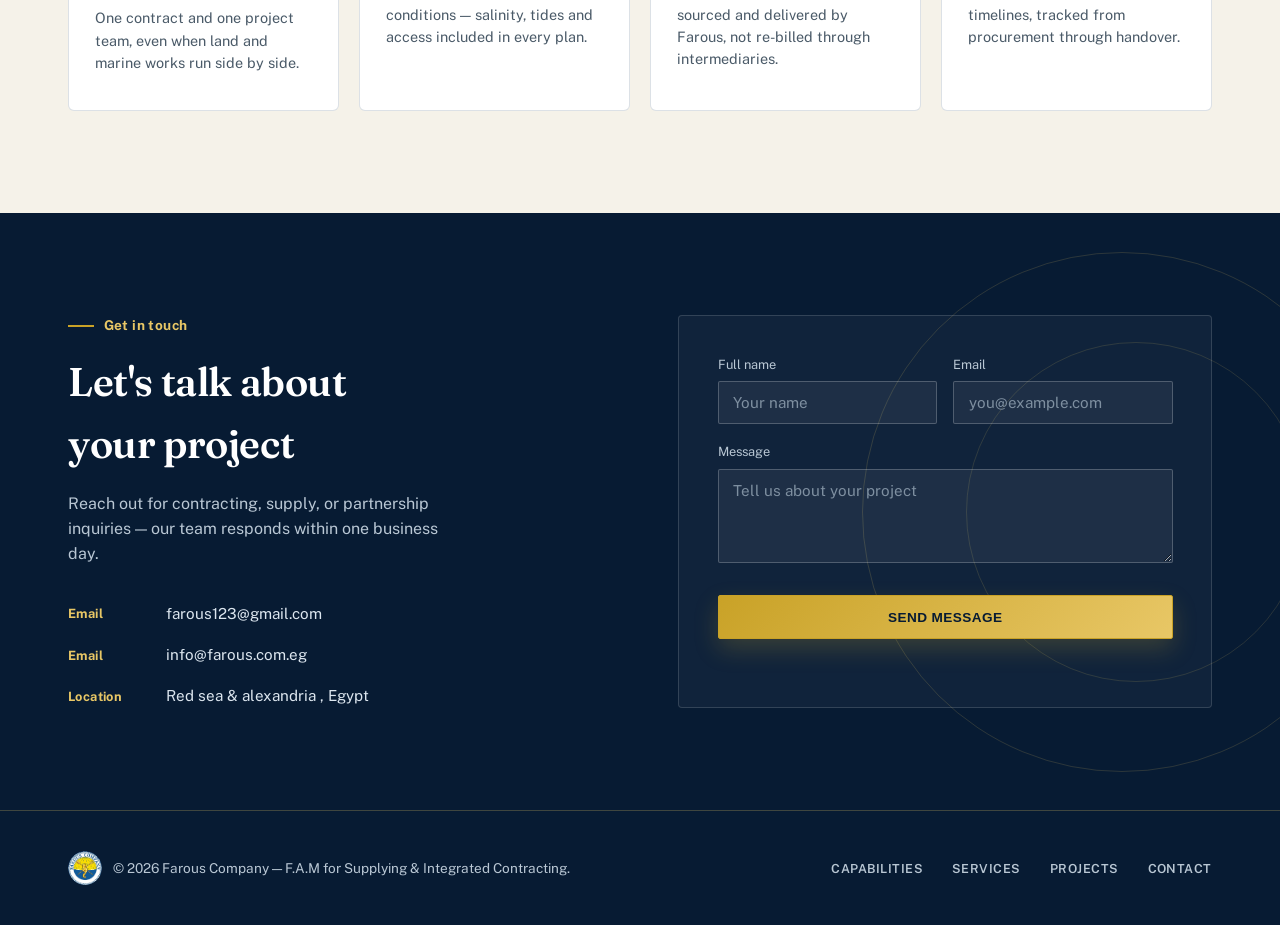
